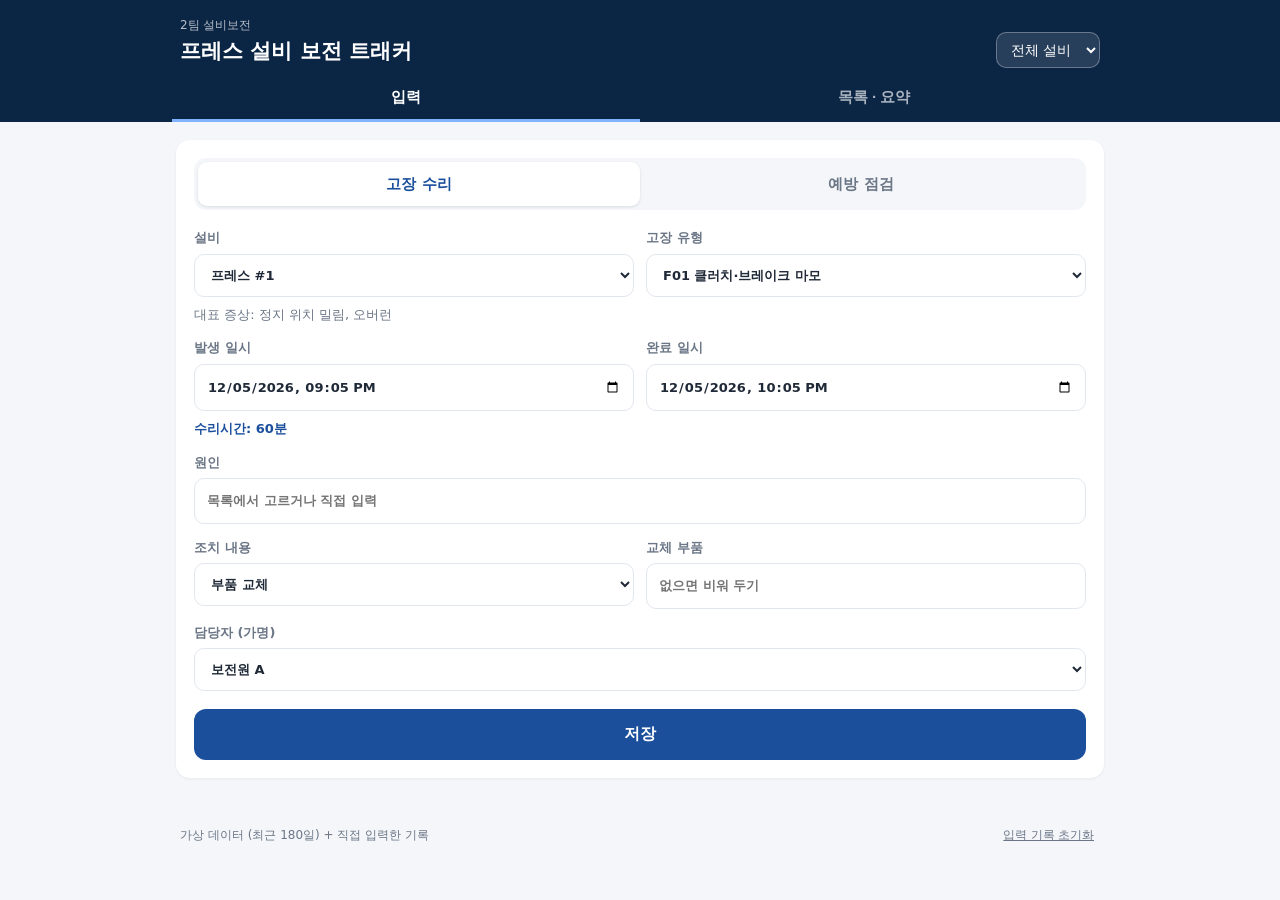
==== press-tracker/index.html @ 28a01c6e "트래커 스크립트·스타일에 버전 쿼리를 붙여 이전 캐시 충돌 방지 Co-Authored-By: Claude Opus 5.5 <noreply@anthropic.com>" ====
<!DOCTYPE html>
<html lang="ko">
<head>
  <meta charset="UTF-8" />
  <meta name="viewport" content="width=device-width, initial-scale=1" />
  <title>프레스 설비 보전 트래커</title>
  <link rel="stylesheet" href="style.css?v=2" />
</head>
<body>
  <header class="top">
    <div class="top-inner">
      <div>
        <p class="eyebrow">2팀 설비보전</p>
        <h1>프레스 설비 보전 트래커</h1>
      </div>
      <select id="eqFilter" aria-label="설비 선택"></select>
    </div>
    <nav class="tabs" role="tablist">
      <button role="tab" data-tab="input" class="active">입력</button>
      <button role="tab" data-tab="board">목록 · 요약</button>
    </nav>
  </header>

  <main>
    <!-- 화면 1. 입력 폼 -->
    <section id="tab-input" class="tab-panel active">
      <form id="recForm" class="card form" novalidate>
        <div class="seg" role="radiogroup" aria-label="구분">
          <label><input type="radio" name="kind" value="repair" checked /><span>고장 수리</span></label>
          <label><input type="radio" name="kind" value="inspect" /><span>예방 점검</span></label>
        </div>

        <div class="row">
          <label>설비
            <select name="eq"></select>
          </label>
          <label><span data-k="typeLabel">고장 유형</span>
            <select name="type"></select>
          </label>
        </div>
        <p id="typeHint" class="hint"></p>

        <div class="row">
          <label><span data-k="startLabel">발생 일시</span>
            <input type="datetime-local" name="start" required />
          </label>
          <label>완료 일시
            <input type="datetime-local" name="end" required />
          </label>
        </div>
        <p id="durationHint" class="hint">수리시간이 자동으로 계산됩니다.</p>

        <label data-only="repair">원인
          <input type="text" name="cause" list="causeList" placeholder="목록에서 고르거나 직접 입력" />
          <datalist id="causeList"></datalist>
        </label>
        <div class="row">
          <label>조치 내용
            <select name="action"></select>
          </label>
          <label>교체 부품
            <input type="text" name="parts" list="partList" placeholder="없으면 비워 두기" />
            <datalist id="partList"></datalist>
          </label>
        </div>
        <label>담당자 (가명)
          <select name="worker"></select>
        </label>
        <button type="submit" class="primary">저장</button>
      </form>
    </section>

    <!-- 화면 2. 목록 · 요약 -->
    <section id="tab-board" class="tab-panel">
      <div class="kpis" id="kpis"></div>

      <div class="card">
        <div class="card-head">
          <h2>설비 · 유형별 현황</h2>
          <select id="typeFilter" aria-label="고장 유형 필터"></select>
        </div>
        <div class="legend">
          <span><i class="dot over"></i>권장일 초과</span>
          <span><i class="dot soon"></i>7일 이내</span>
          <span><i class="dot ok"></i>정상</span>
          <span><i class="dot done"></i>점검 완료</span>
          <span><i class="dot none"></i>데이터 부족</span>
        </div>
        <div id="comboList" class="combos"></div>
      </div>

      <div class="card">
        <div class="card-head">
          <h2>이력 목록 <span id="listCount" class="muted"></span></h2>
          <select id="kindFilter" aria-label="구분 필터">
            <option value="all">전체</option>
            <option value="repair">고장 수리</option>
            <option value="inspect">예방 점검</option>
          </select>
        </div>
        <ul id="recordList" class="records"></ul>
      </div>

      <details class="card formula">
        <summary>계산 수식 보기</summary>
        <ul>
          <li>수리시간 = 완료 일시 − 발생 일시</li>
          <li><b>MTTR</b> = 수리시간 합 ÷ 고장 건수</li>
          <li><b>MTBF</b> = (마지막 고장일 − 첫 고장일) ÷ (고장 건수 − 1)</li>
          <li>다음 고장 예상일 = 마지막 고장일 + MTBF</li>
          <li>점검 권장일 = 마지막 고장일 + 0.8 × MTBF (안전계수 0.8은 팀 가정값)</li>
          <li>점검 이행률 = 권장일 이전에 완료한 점검 건 ÷ 점검 권장 건</li>
        </ul>
        <p class="muted">모든 값은 설비 × 고장 유형별로 계산하며, 고장이 2건 미만이면 '데이터 부족'으로 표시합니다. 모든 데이터는 가상입니다.</p>
      </details>
    </section>
  </main>

  <footer class="foot">
    <span>가상 데이터 (최근 180일) + 직접 입력한 기록</span>
    <button id="resetBtn" class="link">입력 기록 초기화</button>
  </footer>

  <div id="toast" class="toast" role="status"></div>

  <script src="data.js?v=2"></script>
  <script src="app.js?v=2"></script>
</body>
</html>
---- press-tracker/style.css ----
:root {
  --navy: #0b2545;
  --blue: #1b4f9c;
  --blue-soft: #e8f0fb;
  --bg: #f4f6f9;
  --card: #ffffff;
  --text: #1f2937;
  --muted: #6b7686;
  --line: #e2e7ee;
  --over: #d64545;
  --over-soft: #fdecec;
  --soon: #c98a00;
  --soon-soft: #fdf5e1;
  --ok: #2f8a57;
  --done: #1b4f9c;
  --none: #a9b2bf;
  --radius: 14px;
}

* { box-sizing: border-box; }
[hidden] { display: none !important; }
body {
  margin: 0;
  font-family: "Pretendard", "Malgun Gothic", "Apple SD Gothic Neo", system-ui, sans-serif;
  background: var(--bg);
  color: var(--text);
  font-size: 15px;
  line-height: 1.5;
}

/* header */
.top { background: var(--navy); color: #fff; position: sticky; top: 0; z-index: 10; }
.top-inner {
  max-width: 960px; margin: 0 auto; padding: 16px 20px 8px;
  display: flex; justify-content: space-between; align-items: flex-end; gap: 12px;
}
.eyebrow { margin: 0; font-size: 12px; opacity: .7; }
h1 { margin: 2px 0 0; font-size: 21px; }
#eqFilter {
  background: rgba(255,255,255,.12); color: #fff; border: 1px solid rgba(255,255,255,.3);
  border-radius: 10px; padding: 8px 10px; font-size: 14px;
}
#eqFilter option { color: var(--text); }
.tabs { max-width: 960px; margin: 0 auto; display: flex; padding: 0 12px; }
.tabs button {
  flex: 1; background: none; border: 0; color: rgba(255,255,255,.65);
  padding: 12px 8px; font-size: 15px; font-weight: 700; cursor: pointer;
  border-bottom: 3px solid transparent;
}
.tabs button.active { color: #fff; border-bottom-color: #7fb2ff; }

main { max-width: 960px; margin: 0 auto; padding: 18px 16px 32px; }
.tab-panel { display: none; }
.tab-panel.active { display: block; }

.card {
  background: var(--card); border-radius: var(--radius); padding: 18px;
  margin-bottom: 16px; box-shadow: 0 1px 3px rgba(15, 30, 60, .06);
}
h2 { margin: 0; font-size: 17px; }
.muted { color: var(--muted); font-weight: 400; font-size: 13px; }
.card-head { display: flex; justify-content: space-between; align-items: center; gap: 10px; margin-bottom: 12px; }
.card-head h2 { white-space: nowrap; }
.card-head select { padding: 8px 10px; border: 1px solid var(--line); border-radius: 10px; font: inherit; min-width: 0; max-width: 50%; }

/* form */
.form label { display: block; font-size: 13px; font-weight: 600; color: var(--muted); margin-bottom: 14px; }
.form input, .form select {
  display: block; width: 100%; margin-top: 6px; padding: 12px;
  border: 1px solid var(--line); border-radius: 10px; font: inherit; color: var(--text); background: #fff;
}
.form input:focus, .form select:focus { outline: 2px solid var(--blue); border-color: transparent; }
.row { display: grid; grid-template-columns: 1fr 1fr; gap: 12px; }
.seg { display: grid; grid-template-columns: 1fr 1fr; background: var(--bg); border-radius: 12px; padding: 4px; margin-bottom: 18px; }
.seg label { margin: 0; }
.seg input { position: absolute; opacity: 0; pointer-events: none; }
.seg span { display: block; text-align: center; padding: 11px; border-radius: 9px; font-size: 15px; font-weight: 700; color: var(--muted); cursor: pointer; }
.seg input:checked + span { background: #fff; color: var(--blue); box-shadow: 0 1px 3px rgba(15,30,60,.12); }
.seg input:focus-visible + span { outline: 2px solid var(--blue); }
.hint { margin: -6px 0 14px; font-size: 13px; color: var(--muted); }
.hint.ok { color: var(--blue); font-weight: 600; }
.hint.err { color: var(--over); font-weight: 600; }
.primary {
  width: 100%; padding: 15px; border: 0; border-radius: 12px; background: var(--blue);
  color: #fff; font-size: 16px; font-weight: 700; cursor: pointer; margin-top: 4px;
}
.primary:active { transform: translateY(1px); }

/* KPI */
.kpis { display: grid; grid-template-columns: 1fr 1fr; gap: 12px; margin-bottom: 16px; }
.kpi { background: var(--card); border-radius: var(--radius); padding: 16px; box-shadow: 0 1px 3px rgba(15,30,60,.06); }
.kpi .label { font-size: 12px; color: var(--muted); font-weight: 700; }
.kpi .value { font-size: 32px; font-weight: 800; color: var(--navy); margin-top: 2px; line-height: 1.2; }
.kpi .value small { font-size: 15px; font-weight: 600; color: var(--muted); margin-left: 2px; }
.kpi .target { font-size: 12px; color: var(--muted); margin-top: 2px; }
.meter { height: 6px; background: var(--bg); border-radius: 99px; overflow: hidden; margin-top: 10px; }
.meter i { display: block; height: 100%; background: var(--blue); border-radius: 99px; }

/* 현황 */
.legend { display: flex; flex-wrap: wrap; gap: 6px 14px; font-size: 12px; color: var(--muted); margin-bottom: 10px; }
.legend span { display: inline-flex; align-items: center; gap: 5px; }
.dot { display: inline-block; width: 10px; height: 10px; border-radius: 50%; flex: none; }
.dot.over { background: var(--over); }
.dot.soon { background: var(--soon); }
.dot.ok { background: var(--ok); }
.dot.done { background: var(--done); }
.dot.none { background: var(--none); }
.combos { display: grid; gap: 8px; }
.combo {
  display: grid; grid-template-columns: auto 1fr auto; gap: 12px; align-items: center;
  padding: 12px 14px; border: 1px solid var(--line); border-radius: 12px;
}
.combo.over { background: var(--over-soft); border-color: #f4c6c6; }
.combo.soon { background: var(--soon-soft); border-color: #f1dfaa; }
.combo.none { opacity: .7; }
.c-title { font-size: 15px; }
.c-title b { color: var(--navy); }
.c-meta { font-size: 13px; color: var(--muted); }
.c-right { text-align: right; white-space: nowrap; }
.c-right .due { font-size: 13px; font-weight: 600; }
.c-right .state { font-size: 15px; font-weight: 800; }
.c-right .next { font-size: 11px; color: var(--muted); }
.over .state { color: var(--over); }
.soon .state { color: var(--soon); }
.ok .state { color: var(--ok); }
.done .state { color: var(--done); }
.combo.none .due { color: var(--muted); }

/* records */
.records { list-style: none; margin: 0; padding: 0; }
.records li { display: flex; gap: 12px; padding: 12px 0; border-bottom: 1px solid var(--line); align-items: flex-start; }
.records li:last-child { border-bottom: 0; }
.rec-main { flex: 1; min-width: 0; }
.rec-title { font-weight: 700; }
.rec-sub { font-size: 13px; color: var(--muted); }
.rec-side { text-align: right; }
.rec-dur { font-weight: 700; color: var(--blue); white-space: nowrap; }
.kind { display: inline-block; font-size: 11px; padding: 1px 7px; border-radius: 6px; margin-right: 6px; vertical-align: 1px; font-weight: 700; }
.kind.repair { background: var(--over-soft); color: var(--over); }
.kind.inspect { background: var(--blue-soft); color: var(--blue); }
.tag { display: inline-block; font-size: 11px; padding: 1px 7px; border-radius: 999px; background: #eef1f5; color: var(--muted); margin-left: 6px; font-weight: 600; vertical-align: 1px; }
.del { background: none; border: 0; color: var(--muted); cursor: pointer; font-size: 13px; padding: 0; }
.more-row { border: 0 !important; }
.more { width: 100%; background: none; border: 1px solid var(--line); border-radius: 10px; padding: 10px; margin-top: 4px; cursor: pointer; color: var(--muted); font: inherit; }

.formula summary { cursor: pointer; font-weight: 700; }
.formula ul { padding-left: 18px; margin: 12px 0 8px; }
.formula li { margin-bottom: 4px; }

.foot { max-width: 960px; margin: 0 auto; padding: 0 20px 30px; display: flex; justify-content: space-between; font-size: 12px; color: var(--muted); }
.link { background: none; border: 0; color: var(--muted); text-decoration: underline; cursor: pointer; font-size: 12px; }

.toast {
  position: fixed; left: 50%; bottom: 24px; transform: translate(-50%, 20px);
  background: var(--navy); color: #fff; padding: 12px 18px; border-radius: 12px;
  opacity: 0; transition: .25s; pointer-events: none; font-weight: 600; font-size: 14px;
}
.toast.show { opacity: 1; transform: translate(-50%, 0); }

@media (max-width: 640px) {
  .row { grid-template-columns: 1fr; gap: 0; }
  .kpi .value { font-size: 26px; }
  .combo { grid-template-columns: auto 1fr; }
  .c-right { grid-column: 2; text-align: left; display: flex; flex-wrap: wrap; gap: 0 8px; align-items: baseline; }
  h1 { font-size: 18px; }
}
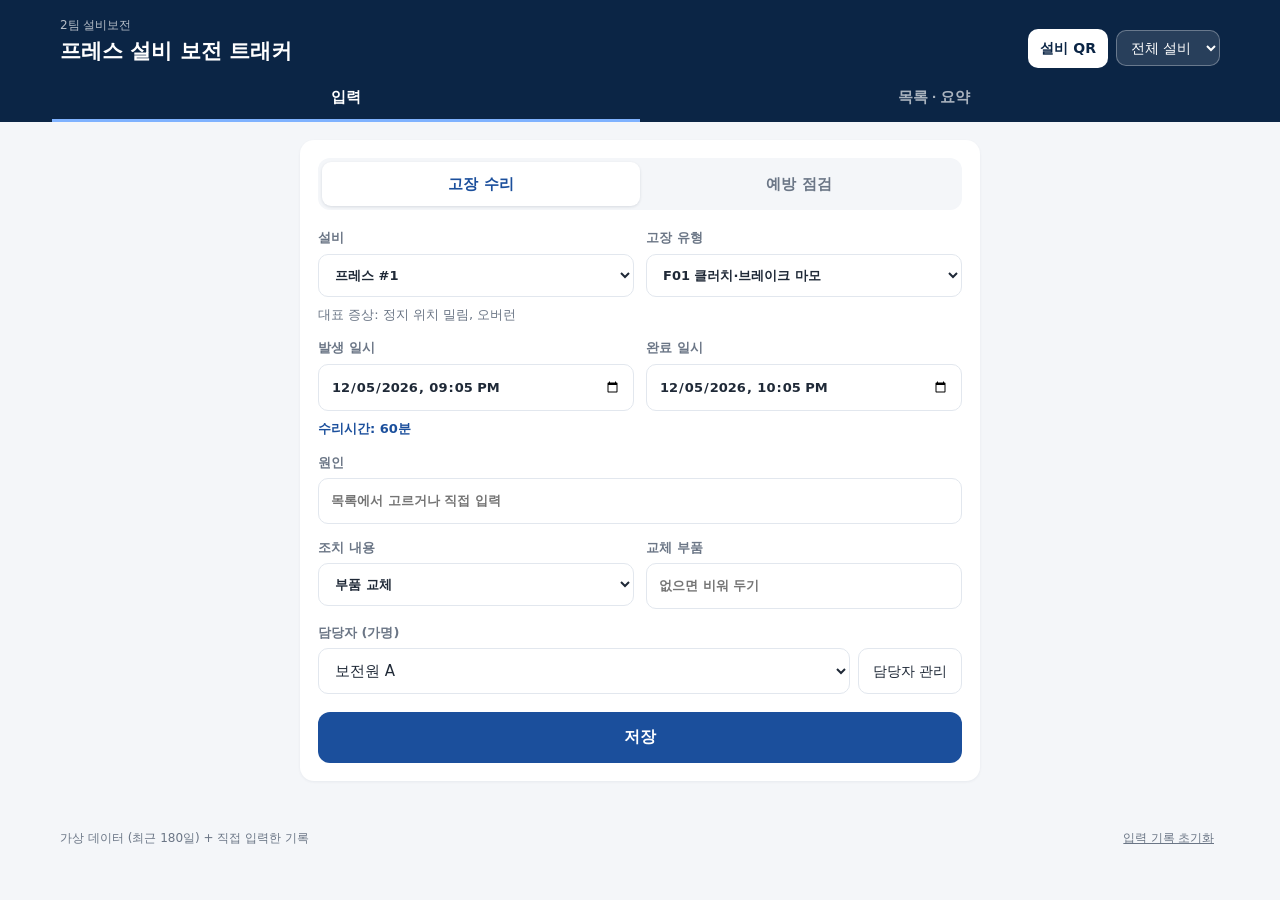
==== commit 61aead9b: "보전 트래커: 현황·이력 나란히 보기, 담당자 관리, QR 보기·다운로드 - 목록·요약에서 현황과 이력을 좌우 분할, 현황을 누르면 이력이 걸러짐 - 입력 화면 안에서 가명 담당자" ====
--- a/press-tracker/index.html
+++ b/press-tracker/index.html
@@ -4,7 +4,7 @@
   <meta charset="UTF-8" />
   <meta name="viewport" content="width=device-width, initial-scale=1" />
   <title>프레스 설비 보전 트래커</title>
-  <link rel="stylesheet" href="style.css?v=2" />
+  <link rel="stylesheet" href="style.css?v=4" />
 </head>
 <body>
   <header class="top">
@@ -13,7 +13,10 @@
         <p class="eyebrow">2팀 설비보전</p>
         <h1>프레스 설비 보전 트래커</h1>
       </div>
-      <select id="eqFilter" aria-label="설비 선택"></select>
+      <div class="top-actions">
+        <button type="button" id="qrBtn" class="qr-btn" aria-haspopup="dialog">설비 QR</button>
+        <select id="eqFilter" aria-label="설비 선택"></select>
+      </div>
     </div>
     <nav class="tabs" role="tablist">
       <button role="tab" data-tab="input" class="active">입력</button>
@@ -63,9 +66,21 @@
             <datalist id="partList"></datalist>
           </label>
         </div>
-        <label>담당자 (가명)
-          <select name="worker"></select>
-        </label>
+        <div class="worker-field">
+          <label for="workerSel">담당자 (가명)</label>
+          <div class="worker-row">
+            <select name="worker" id="workerSel"></select>
+            <button type="button" id="workerToggle" class="ghost" aria-expanded="false">담당자 관리</button>
+          </div>
+          <div id="workerPanel" class="worker-panel" hidden>
+            <div class="worker-add">
+              <input type="text" id="workerInput" maxlength="12" placeholder="예: 보전원 E" aria-label="추가할 담당자 이름" />
+              <button type="button" id="workerAdd" class="ghost strong">추가</button>
+            </div>
+            <p class="hint">실습 데이터는 모두 가상이라 실명 대신 가명으로 등록합니다. 기본 담당자(보전원 A~D)는 지울 수 없습니다.</p>
+            <ul id="workerChips" class="worker-chips"></ul>
+          </div>
+        </div>
         <button type="submit" class="primary">저장</button>
       </form>
     </section>
@@ -74,31 +89,35 @@
     <section id="tab-board" class="tab-panel">
       <div class="kpis" id="kpis"></div>
 
-      <div class="card">
-        <div class="card-head">
-          <h2>설비 · 유형별 현황</h2>
-          <select id="typeFilter" aria-label="고장 유형 필터"></select>
+      <div class="split">
+        <div class="card pane">
+          <div class="card-head">
+            <h2>설비 · 유형별 현황 <span id="comboCount" class="muted"></span></h2>
+            <select id="typeFilter" aria-label="고장 유형 필터"></select>
+          </div>
+          <div class="legend">
+            <span><i class="dot over"></i>권장일 초과</span>
+            <span><i class="dot soon"></i>7일 이내</span>
+            <span><i class="dot ok"></i>정상</span>
+            <span><i class="dot done"></i>점검 완료</span>
+            <span><i class="dot none"></i>데이터 부족</span>
+          </div>
+          <p class="pane-tip">항목을 누르면 오른쪽 이력이 그 설비·유형으로 걸러집니다.</p>
+          <div id="comboList" class="combos scroll"></div>
         </div>
-        <div class="legend">
-          <span><i class="dot over"></i>권장일 초과</span>
-          <span><i class="dot soon"></i>7일 이내</span>
-          <span><i class="dot ok"></i>정상</span>
-          <span><i class="dot done"></i>점검 완료</span>
-          <span><i class="dot none"></i>데이터 부족</span>
+
+        <div class="card pane">
+          <div class="card-head">
+            <h2>이력 목록 <span id="listCount" class="muted"></span></h2>
+            <select id="kindFilter" aria-label="구분 필터">
+              <option value="all">전체</option>
+              <option value="repair">고장 수리</option>
+              <option value="inspect">예방 점검</option>
+            </select>
+          </div>
+          <div id="selChip" class="sel-chip" hidden></div>
+          <ul id="recordList" class="records scroll"></ul>
         </div>
-        <div id="comboList" class="combos"></div>
-      </div>
-
-      <div class="card">
-        <div class="card-head">
-          <h2>이력 목록 <span id="listCount" class="muted"></span></h2>
-          <select id="kindFilter" aria-label="구분 필터">
-            <option value="all">전체</option>
-            <option value="repair">고장 수리</option>
-            <option value="inspect">예방 점검</option>
-          </select>
-        </div>
-        <ul id="recordList" class="records"></ul>
       </div>
 
       <details class="card formula">
@@ -121,9 +140,19 @@
     <button id="resetBtn" class="link">입력 기록 초기화</button>
   </footer>
 
+  <dialog id="qrDialog" class="qr-dialog" aria-labelledby="qrTitle">
+    <div class="qr-head">
+      <h2 id="qrTitle">설비 QR</h2>
+      <button type="button" id="qrClose" class="ghost" aria-label="닫기">닫기</button>
+    </div>
+    <p class="hint">휴대폰으로 찍으면 해당 설비가 선택된 화면이 열립니다. 이미지를 내려받아 설비에 붙이거나 발표 자료에 넣으세요.</p>
+    <div id="qrGrid" class="qr-grid"></div>
+    <a class="qr-print" href="qr.html" target="_blank" rel="noopener">인쇄용 라벨 페이지 열기 ↗</a>
+  </dialog>
+
   <div id="toast" class="toast" role="status"></div>
 
-  <script src="data.js?v=2"></script>
-  <script src="app.js?v=2"></script>
+  <script src="data.js?v=4"></script>
+  <script src="app.js?v=4"></script>
 </body>
 </html>
--- a/press-tracker/style.css
+++ b/press-tracker/style.css
@@ -164,3 +164,101 @@
   .c-right { grid-column: 2; text-align: left; display: flex; flex-wrap: wrap; gap: 0 8px; align-items: baseline; }
   h1 { font-size: 18px; }
 }
+
+/* ---------- 목록·요약: 현황 + 이력 나란히 ---------- */
+.top-inner, .tabs, main, .foot { max-width: 1200px; }
+#tab-input .card { max-width: 680px; margin-left: auto; margin-right: auto; }
+.kpis { max-width: none; }
+
+.split { display: grid; grid-template-columns: minmax(0, 1fr) minmax(0, 1fr); gap: 16px; }
+.pane { display: flex; flex-direction: column; height: calc(100vh - 300px); min-height: 480px; }
+.scroll { flex: 1; min-height: 0; overflow-y: auto; margin-right: -8px; padding-right: 8px; }
+.pane-tip { margin: 0 0 8px; font-size: 12px; color: var(--muted); }
+
+.combos.scroll { display: flex; flex-direction: column; gap: 6px; }
+.combo {
+  width: 100%; font: inherit; color: inherit; text-align: left; background: #fff; cursor: pointer;
+  padding: 10px 12px; gap: 10px;
+}
+.combo:hover { border-color: #b8c6db; }
+.combo.selected { outline: 2px solid var(--blue); outline-offset: -1px; box-shadow: 0 2px 8px rgba(27,79,156,.18); }
+.combo .c-title { font-size: 14px; }
+.combo .c-meta { font-size: 12px; }
+.combo .c-right .state { font-size: 14px; }
+.combo .c-right .due { font-size: 11px; font-weight: 400; color: var(--muted); }
+.eqno {
+  display: inline-block; min-width: 26px; text-align: center; font-size: 11px; font-weight: 800;
+  background: var(--navy); color: #fff; border-radius: 5px; padding: 0 5px; margin-right: 6px; vertical-align: 1px;
+}
+
+.sel-chip {
+  display: flex; justify-content: space-between; align-items: center; gap: 8px;
+  background: var(--blue-soft); color: var(--navy); border-radius: 10px; padding: 8px 12px; margin-bottom: 8px; font-size: 14px;
+}
+.sel-chip button { background: none; border: 0; color: var(--blue); font: inherit; font-size: 13px; font-weight: 700; cursor: pointer; white-space: nowrap; }
+
+.records .rec { display: grid; grid-template-columns: 44px minmax(0, 1fr) auto; gap: 10px; padding: 10px 0; align-items: start; }
+.r-date { font-weight: 800; font-size: 14px; color: var(--navy); text-align: center; line-height: 1.2; }
+.r-date small { display: block; font-size: 11px; font-weight: 500; color: var(--muted); margin-top: 2px; }
+.rec .rec-title { font-size: 14px; font-weight: 500; }
+.rec .rec-title b { color: var(--navy); }
+.rec .rec-sub { font-size: 12px; overflow: hidden; text-overflow: ellipsis; white-space: nowrap; }
+.rec-dur { font-size: 15px; }
+.rec-dur small { font-size: 11px; font-weight: 500; color: var(--muted); margin-left: 1px; }
+
+@media (max-width: 900px) {
+  .split { grid-template-columns: minmax(0, 1fr); }
+  .pane { height: auto; min-height: 0; }
+  #comboList { max-height: 50vh; }
+  #recordList { max-height: 70vh; }
+  .pane-tip { display: none; }
+}
+
+/* ---------- 담당자 관리 ---------- */
+.worker-field { margin-bottom: 14px; }
+.worker-field > label { display: block; font-size: 13px; font-weight: 600; color: var(--muted); margin: 0 0 6px; }
+.worker-row { display: flex; gap: 8px; }
+.worker-row select { margin-top: 0 !important; flex: 1; }
+.ghost {
+  background: #fff; border: 1px solid var(--line); border-radius: 10px; padding: 0 14px;
+  font: inherit; font-size: 14px; color: var(--text); cursor: pointer; white-space: nowrap;
+}
+.ghost.strong { color: var(--blue); font-weight: 700; border-color: #c9d7ee; }
+a.ghost { display: inline-flex; align-items: center; justify-content: center; text-decoration: none; }
+.worker-panel { margin-top: 10px; padding: 12px; background: var(--bg); border-radius: 12px; }
+.worker-add { display: flex; gap: 8px; }
+.worker-add input { margin-top: 0 !important; flex: 1; }
+.worker-panel .hint { margin: 8px 0; }
+.worker-chips { list-style: none; margin: 0; padding: 0; display: flex; flex-wrap: wrap; gap: 6px; }
+.worker-chips li { display: inline-flex; align-items: center; gap: 4px; background: #fff; border: 1px solid var(--line); border-radius: 999px; padding: 3px 6px 3px 10px; font-size: 13px; }
+.worker-chips li.fixed { padding-right: 10px; color: var(--muted); }
+.worker-chips button { background: none; border: 0; color: var(--muted); cursor: pointer; font-size: 12px; padding: 2px 4px; }
+
+/* ---------- 설비 QR ---------- */
+.top-actions { display: flex; gap: 8px; align-items: center; }
+.qr-btn {
+  background: #fff; color: var(--navy); border: 0; border-radius: 10px; padding: 9px 12px;
+  font: inherit; font-size: 14px; font-weight: 700; cursor: pointer; white-space: nowrap;
+}
+.qr-dialog { border: 0; border-radius: 16px; padding: 20px; width: min(720px, calc(100vw - 32px)); max-height: calc(100vh - 48px); box-shadow: 0 20px 60px rgba(11,37,69,.3); }
+.qr-dialog::backdrop { background: rgba(11, 37, 69, .45); }
+.qr-head { display: flex; justify-content: space-between; align-items: center; margin-bottom: 4px; }
+.qr-head .ghost { padding: 7px 12px; }
+.qr-dialog .hint { margin: 0 0 14px; }
+.qr-grid { display: grid; grid-template-columns: repeat(auto-fill, minmax(150px, 1fr)); gap: 12px; }
+.qr-item { margin: 0; border: 1px solid var(--line); border-radius: 12px; padding: 12px; text-align: center; }
+.qr-item img { width: 100%; max-width: 140px; display: block; margin: 0 auto; }
+.qr-item figcaption { font-weight: 800; color: var(--navy); margin: 6px 0 8px; }
+.qr-item .ghost { width: 100%; padding: 8px; }
+.qr-print { display: inline-block; margin-top: 14px; font-size: 14px; color: var(--blue); font-weight: 700; }
+
+@media (max-width: 640px) {
+  .top-inner { flex-wrap: wrap; }
+  .qr-btn, #eqFilter { padding: 7px 10px; font-size: 13px; }
+  .qr-grid { grid-template-columns: 1fr 1fr; }
+}
+
+/* 숨긴 라디오가 화면 밖으로 밀려 가로 스크롤이 생기지 않게 */
+.seg label { position: relative; }
+.seg input { width: 1px; height: 1px; left: 0; top: 0; }
+.toast { max-width: calc(100vw - 32px); text-align: center; }
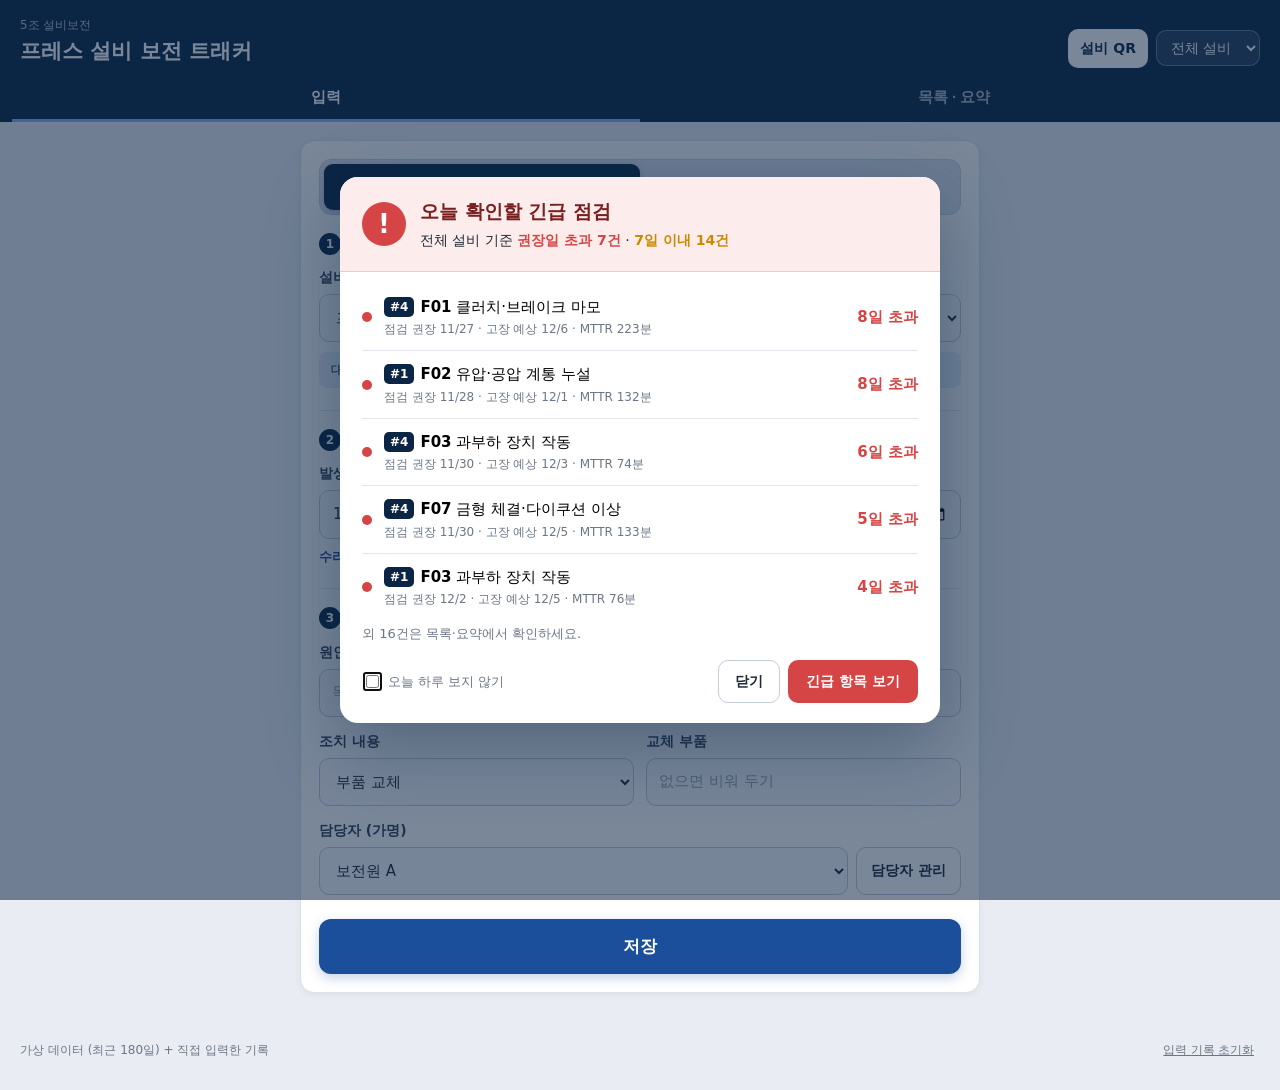
==== commit 0650f074: "보전 트래커: 5조 제목, 상태 필터, 시작 긴급 알림, 입력 폼 가독성 개선 - 상단 제목을 5조 설비보전으로 변경 - 현황에 상태별 필터 버튼(건수 표시), 이력도 함께 걸러짐" ====
--- a/press-tracker/index.html
+++ b/press-tracker/index.html
@@ -3,14 +3,14 @@
 <head>
   <meta charset="UTF-8" />
   <meta name="viewport" content="width=device-width, initial-scale=1" />
-  <title>프레스 설비 보전 트래커</title>
-  <link rel="stylesheet" href="style.css?v=4" />
+  <title>5조 설비보전 · 프레스 설비 보전 트래커</title>
+  <link rel="stylesheet" href="style.css?v=7" />
 </head>
 <body>
   <header class="top">
     <div class="top-inner">
       <div>
-        <p class="eyebrow">2팀 설비보전</p>
+        <p class="eyebrow">5조 설비보전</p>
         <h1>프레스 설비 보전 트래커</h1>
       </div>
       <div class="top-actions">
@@ -33,6 +33,7 @@
           <label><input type="radio" name="kind" value="inspect" /><span>예방 점검</span></label>
         </div>
 
+        <h3 class="form-sec"><span>1</span>어디서, 무엇이</h3>
         <div class="row">
           <label>설비
             <select name="eq"></select>
@@ -43,6 +44,7 @@
         </div>
         <p id="typeHint" class="hint"></p>
 
+        <h3 class="form-sec"><span>2</span>언제</h3>
         <div class="row">
           <label><span data-k="startLabel">발생 일시</span>
             <input type="datetime-local" name="start" required />
@@ -53,6 +55,7 @@
         </div>
         <p id="durationHint" class="hint">수리시간이 자동으로 계산됩니다.</p>
 
+        <h3 class="form-sec"><span>3</span>어떻게 조치했나</h3>
         <label data-only="repair">원인
           <input type="text" name="cause" list="causeList" placeholder="목록에서 고르거나 직접 입력" />
           <datalist id="causeList"></datalist>
@@ -95,14 +98,8 @@
             <h2>설비 · 유형별 현황 <span id="comboCount" class="muted"></span></h2>
             <select id="typeFilter" aria-label="고장 유형 필터"></select>
           </div>
-          <div class="legend">
-            <span><i class="dot over"></i>권장일 초과</span>
-            <span><i class="dot soon"></i>7일 이내</span>
-            <span><i class="dot ok"></i>정상</span>
-            <span><i class="dot done"></i>점검 완료</span>
-            <span><i class="dot none"></i>데이터 부족</span>
-          </div>
-          <p class="pane-tip">항목을 누르면 오른쪽 이력이 그 설비·유형으로 걸러집니다.</p>
+          <div id="statusFilter" class="status-filter" role="group" aria-label="상태 필터"></div>
+          <p class="pane-tip">상태를 눌러 걸러 보고, 항목을 누르면 오른쪽 이력이 그 설비·유형으로 걸러집니다.</p>
           <div id="comboList" class="combos scroll"></div>
         </div>
 
@@ -140,6 +137,25 @@
     <button id="resetBtn" class="link">입력 기록 초기화</button>
   </footer>
 
+  <dialog id="alertDialog" class="alert-dialog" aria-labelledby="alertTitle">
+    <div class="alert-top">
+      <div class="alert-icon" aria-hidden="true">!</div>
+      <div>
+        <h2 id="alertTitle">오늘 확인할 긴급 점검</h2>
+        <p id="alertSummary" class="alert-summary"></p>
+      </div>
+    </div>
+    <ul id="alertList" class="alert-list"></ul>
+    <p id="alertMore" class="hint"></p>
+    <div class="alert-actions">
+      <label class="alert-skip"><input type="checkbox" id="alertSkip" /> 오늘 하루 보지 않기</label>
+      <div class="alert-btns">
+        <button type="button" id="alertClose" class="ghost">닫기</button>
+        <button type="button" id="alertGo" class="primary-sm">긴급 항목 보기</button>
+      </div>
+    </div>
+  </dialog>
+
   <dialog id="qrDialog" class="qr-dialog" aria-labelledby="qrTitle">
     <div class="qr-head">
       <h2 id="qrTitle">설비 QR</h2>
@@ -152,7 +168,7 @@
 
   <div id="toast" class="toast" role="status"></div>
 
-  <script src="data.js?v=4"></script>
-  <script src="app.js?v=4"></script>
+  <script src="data.js?v=7"></script>
+  <script src="app.js?v=7"></script>
 </body>
 </html>
--- a/press-tracker/style.css
+++ b/press-tracker/style.css
@@ -262,3 +262,120 @@
 .seg label { position: relative; }
 .seg input { width: 1px; height: 1px; left: 0; top: 0; }
 .toast { max-width: calc(100vw - 32px); text-align: center; }
+
+/* ---------- 상태 필터 ---------- */
+.status-filter { display: flex; flex-wrap: wrap; gap: 6px; margin-bottom: 10px; }
+.sf {
+  display: inline-flex; align-items: center; gap: 6px; background: #fff; border: 1px solid var(--line);
+  border-radius: 999px; padding: 6px 12px; font: inherit; font-size: 13px; color: var(--text); cursor: pointer;
+}
+.sf b { font-weight: 800; color: var(--muted); }
+.sf:hover { border-color: #b8c6db; }
+.sf.on { background: var(--navy); border-color: var(--navy); color: #fff; }
+.sf.on b { color: #fff; }
+.sf.over.on { background: var(--over); border-color: var(--over); }
+.sf.soon.on { background: var(--soon); border-color: var(--soon); }
+.sf.ok.on { background: var(--ok); border-color: var(--ok); }
+.sf.done.on { background: var(--done); border-color: var(--done); }
+.sf.none.on { background: #7d8794; border-color: #7d8794; }
+.sf.on .dot { box-shadow: 0 0 0 2px #fff; }
+
+/* ---------- 현황·이력 창 크게 ---------- */
+.top-inner, .tabs, main, .foot { max-width: 1440px; }
+.kpis { grid-template-columns: 1fr 1fr; }
+.pane { height: max(640px, calc(100vh - 250px)); padding: 20px; }
+.split { gap: 20px; }
+.pane h2 { font-size: 18px; }
+.combos.scroll { gap: 8px; }
+.combo { padding: 14px 16px; gap: 12px; }
+.combo .c-title { font-size: 16px; }
+.combo .c-meta { font-size: 13px; margin-top: 2px; }
+.combo .c-right .state { font-size: 16px; }
+.combo .c-right .due { font-size: 12px; }
+.eqno { font-size: 12px; min-width: 30px; padding: 1px 6px; }
+.records .rec { grid-template-columns: 52px minmax(0, 1fr) auto; gap: 12px; padding: 13px 0; }
+.r-date { font-size: 16px; }
+.r-date small { font-size: 12px; }
+.rec .rec-title { font-size: 16px; }
+.rec .rec-sub { font-size: 13px; margin-top: 2px; }
+.rec-dur { font-size: 17px; }
+.kind { font-size: 12px; padding: 1px 8px; }
+.sel-chip { font-size: 15px; padding: 10px 14px; }
+
+@media (max-width: 900px) {
+  .pane { height: auto; padding: 18px; }
+  #comboList { max-height: 60vh; }
+  #recordList { max-height: 75vh; }
+}
+
+/* ---------- 시작 알림 팝업 ---------- */
+.alert-dialog { border: 0; border-radius: 18px; padding: 0; width: min(600px, calc(100vw - 32px)); max-height: calc(100vh - 48px); box-shadow: 0 24px 70px rgba(11,37,69,.35); overflow: auto; }
+.alert-dialog::backdrop { background: rgba(11, 37, 69, .55); }
+.alert-top { display: flex; gap: 14px; align-items: center; padding: 20px 22px; background: var(--over-soft); border-bottom: 1px solid #f4c6c6; }
+.alert-icon { width: 44px; height: 44px; border-radius: 50%; background: var(--over); color: #fff; font-size: 26px; font-weight: 900; display: grid; place-items: center; flex: none; }
+.alert-top h2 { font-size: 19px; color: #7a1f1f; }
+.alert-summary { margin: 4px 0 0; font-size: 14px; color: var(--text); }
+.t-over { color: var(--over); }
+.t-soon { color: var(--soon); }
+.alert-list { list-style: none; margin: 0; padding: 12px 22px 0; }
+.alert-list li { display: grid; grid-template-columns: auto minmax(0, 1fr) auto; gap: 12px; align-items: center; padding: 12px 0; border-bottom: 1px solid var(--line); font-size: 15px; }
+.alert-list li:last-child { border-bottom: 0; }
+.a-sub { font-size: 12px; color: var(--muted); margin-top: 2px; }
+.a-state { font-weight: 800; white-space: nowrap; }
+.alert-list .over .a-state { color: var(--over); }
+.alert-list .soon .a-state { color: var(--soon); }
+.alert-dialog > .hint { margin: 4px 22px 0; }
+.alert-actions { display: flex; justify-content: space-between; align-items: center; gap: 12px; padding: 16px 22px 20px; flex-wrap: wrap; }
+.alert-skip { font-size: 13px; color: var(--muted); display: inline-flex; gap: 6px; align-items: center; cursor: pointer; }
+.alert-btns { display: flex; gap: 8px; }
+.alert-btns .ghost { padding: 10px 16px; }
+.primary-sm { background: var(--over); color: #fff; border: 0; border-radius: 10px; padding: 10px 18px; font: inherit; font-size: 14px; font-weight: 700; cursor: pointer; }
+@media (max-width: 640px) {
+  .alert-btns { width: 100%; }
+  .alert-btns button { flex: 1; }
+}
+
+/* ---------- 가독성: 입력창과 배경 구분 ---------- */
+:root { --bg: #e9edf3; --field: #fbfcfe; --field-line: #c3ccd8; --label: #334155; }
+.card { border: 1px solid #dbe2ea; box-shadow: 0 2px 6px rgba(15, 30, 60, .06); }
+.kpi { border: 1px solid #dbe2ea; }
+
+.form-sec {
+  display: flex; align-items: center; gap: 8px; margin: 22px 0 12px; padding-top: 18px;
+  border-top: 1px solid var(--line); font-size: 15px; color: var(--navy);
+}
+.form-sec span {
+  width: 22px; height: 22px; border-radius: 50%; background: var(--navy); color: #fff;
+  font-size: 12px; display: grid; place-items: center;
+}
+.seg + .form-sec { border-top: 0; padding-top: 0; margin-top: 4px; }
+
+.form label, .worker-field > label { font-size: 14px; font-weight: 700; color: var(--label); }
+.form input, .form select {
+  background: var(--field); border: 1.5px solid var(--field-line); border-radius: 10px;
+  min-height: 48px; padding: 11px 12px; font-size: 15px; font-weight: 500;
+  transition: border-color .15s, box-shadow .15s;
+}
+.form input::placeholder { color: #98a3b3; font-weight: 400; }
+.form input:hover, .form select:hover { border-color: #93a2b6; }
+.form input:focus, .form select:focus {
+  outline: none; border-color: var(--blue); background: #fff;
+  box-shadow: 0 0 0 3px rgba(27, 79, 156, .18);
+}
+.ghost { border: 1.5px solid var(--field-line); min-height: 48px; font-weight: 600; }
+.ghost.strong { border-color: #9fb6da; }
+.hint { font-size: 13px; }
+#typeHint { background: var(--blue-soft); color: var(--navy); border-radius: 8px; padding: 8px 12px; margin: -4px 0 14px; }
+
+.seg { background: #dfe5ee; border: 1px solid #ccd5e1; }
+.seg span { font-size: 16px; }
+.seg input:checked + span { background: var(--navy); color: #fff; box-shadow: 0 2px 6px rgba(11,37,69,.25); }
+
+.worker-panel { background: #f1f4f8; border: 1px solid #dbe2ea; }
+.primary { font-size: 17px; padding: 16px; margin-top: 10px; box-shadow: 0 4px 12px rgba(27, 79, 156, .25); }
+
+.card-head select, #typeFilter, #kindFilter {
+  background: var(--field); border: 1.5px solid var(--field-line); min-height: 40px; font-weight: 600;
+}
+.combo { border-color: #d6dde7; }
+.qr-head .ghost, .alert-btns .ghost { min-height: 0; }
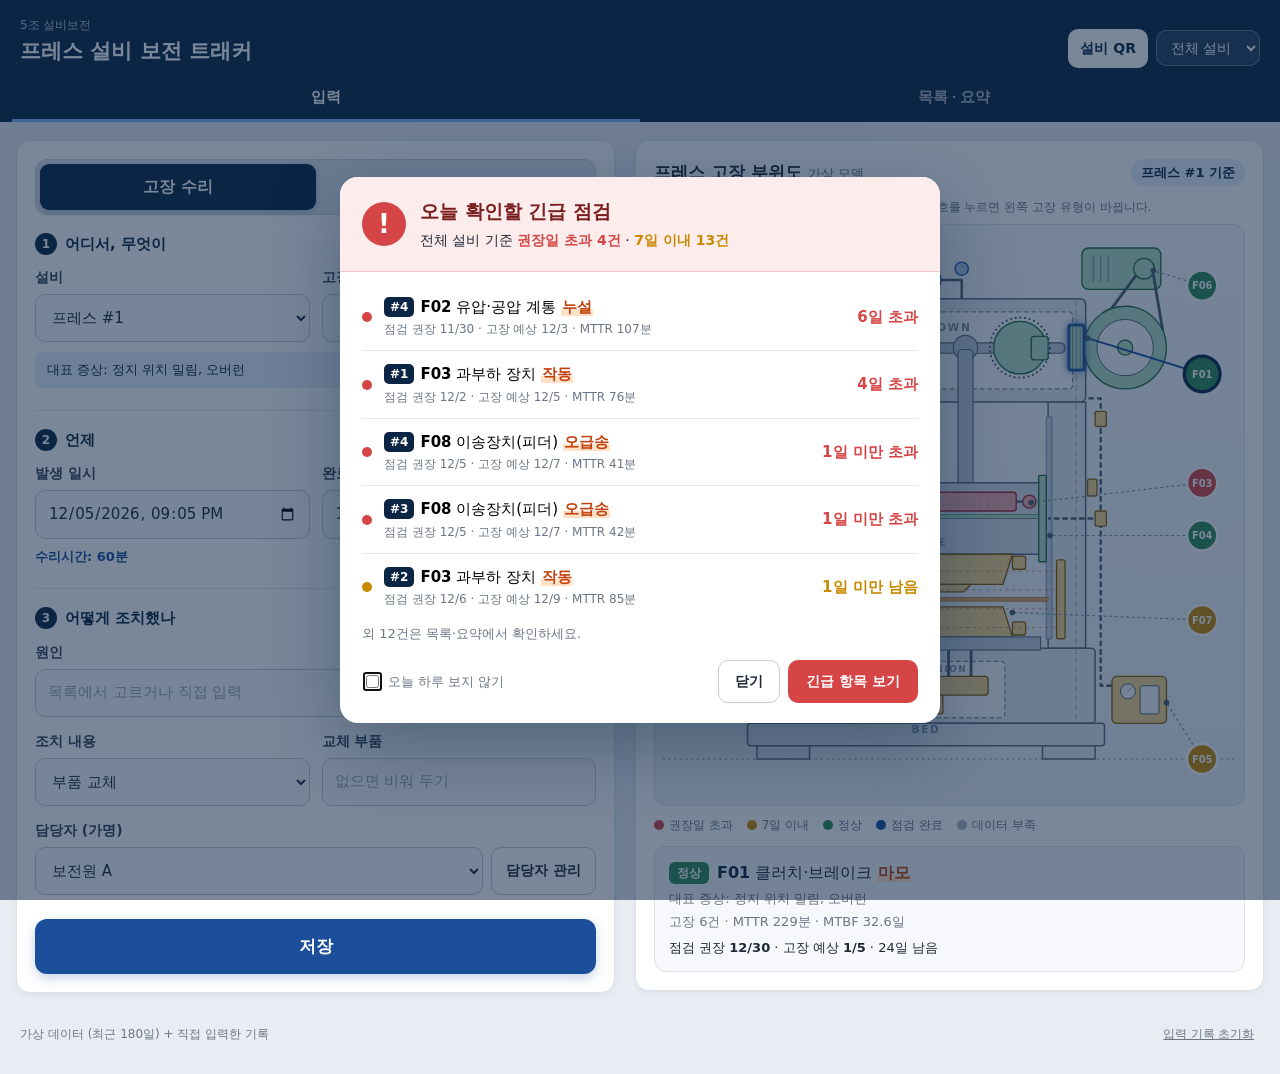
==== commit 0558f4f9: "보전 트래커: 프레스 고장 부위도, 상태어 강조, 가상 점검·신규 설비 데이터 - 입력 화면 옆에 직동식 프레스 투시도(가상 모델), F01~F09 부위를 점검 상태 색으로 표시 " ====
--- a/press-tracker/index.html
+++ b/press-tracker/index.html
@@ -4,7 +4,7 @@
   <meta charset="UTF-8" />
   <meta name="viewport" content="width=device-width, initial-scale=1" />
   <title>5조 설비보전 · 프레스 설비 보전 트래커</title>
-  <link rel="stylesheet" href="style.css?v=7" />
+  <link rel="stylesheet" href="style.css?v=9" />
 </head>
 <body>
   <header class="top">
@@ -27,6 +27,7 @@
   <main>
     <!-- 화면 1. 입력 폼 -->
     <section id="tab-input" class="tab-panel active">
+      <div class="input-split">
       <form id="recForm" class="card form" novalidate>
         <div class="seg" role="radiogroup" aria-label="구분">
           <label><input type="radio" name="kind" value="repair" checked /><span>고장 수리</span></label>
@@ -86,6 +87,24 @@
         </div>
         <button type="submit" class="primary">저장</button>
       </form>
+
+      <aside class="card diagram" aria-labelledby="diagramTitle">
+        <div class="card-head">
+          <h2 id="diagramTitle">프레스 고장 부위도 <span class="muted">가상 모델</span></h2>
+          <span id="diagramEq" class="diagram-eq"></span>
+        </div>
+        <p class="pane-tip">부위 색은 선택한 설비의 점검 상태입니다. 부위나 번호를 누르면 왼쪽 고장 유형이 바뀝니다.</p>
+        <div id="pressSvg" class="press-svg"></div>
+        <div class="legend mini">
+          <span><i class="dot over"></i>권장일 초과</span>
+          <span><i class="dot soon"></i>7일 이내</span>
+          <span><i class="dot ok"></i>정상</span>
+          <span><i class="dot done"></i>점검 완료</span>
+          <span><i class="dot none"></i>데이터 부족</span>
+        </div>
+        <div id="partInfo" class="part-info"></div>
+      </aside>
+      </div>
     </section>
 
     <!-- 화면 2. 목록 · 요약 -->
@@ -168,7 +187,8 @@
 
   <div id="toast" class="toast" role="status"></div>
 
-  <script src="data.js?v=7"></script>
-  <script src="app.js?v=7"></script>
+  <script src="data.js?v=9"></script>
+  <script src="press-diagram.js?v=9"></script>
+  <script src="app.js?v=9"></script>
 </body>
 </html>
--- a/press-tracker/style.css
+++ b/press-tracker/style.css
@@ -379,3 +379,92 @@
 }
 .combo { border-color: #d6dde7; }
 .qr-head .ghost, .alert-btns .ghost { min-height: 0; }
+
+/* ---------- 고장 상태어 강조 ---------- */
+em.kw { font-style: normal; font-weight: 800; color: #c2410c; background: linear-gradient(transparent 62%, #ffe2c7 62%); padding: 0 1px; }
+.combo.over em.kw { background: linear-gradient(transparent 62%, #ffd0c2 62%); }
+
+/* ---------- 입력 + 고장 부위도 ---------- */
+.input-split { display: grid; grid-template-columns: minmax(0, 1fr) minmax(0, 1.05fr); gap: 20px; align-items: start; }
+#tab-input .input-split .card { max-width: none; margin: 0; }
+.diagram { position: sticky; top: 112px; }
+.diagram-eq { font-size: 13px; font-weight: 700; color: var(--navy); background: var(--blue-soft); padding: 4px 10px; border-radius: 999px; white-space: nowrap; }
+.press-svg { background: linear-gradient(#f7f9fc, #eef2f7); border: 1px solid #dbe2ea; border-radius: 12px; padding: 8px; }
+.press-svg svg { display: block; width: 100%; height: auto; }
+.legend.mini { margin: 10px 0 0; }
+
+/* 도면 기본 */
+.press-svg .ground { stroke: #9aa8ba; stroke-width: 1.5; stroke-dasharray: 2 4; }
+.press-svg .frame rect { fill: #e3e9f0; stroke: #5b6b80; stroke-width: 1.6; }
+.press-svg .tie { stroke: #9aa8ba; stroke-width: 1; stroke-dasharray: 6 4; }
+.press-svg .cutwin { fill: #fbfcfe; stroke: #7d8da3; stroke-width: 1.2; stroke-dasharray: 5 3; }
+.press-svg .rail { fill: #c7d1dd; stroke: #7d8da3; }
+.press-svg .mech { fill: #c2ccd8; stroke: #5b6b80; stroke-width: 1.2; }
+.press-svg .pin { fill: #fff; stroke: #5b6b80; stroke-width: 1.5; }
+.press-svg .slide { fill: #d5dde7; stroke: #5b6b80; stroke-width: 1.6; }
+.press-svg .blank { fill: #e0a458; stroke: #b07a32; stroke-width: .8; }
+.press-svg .blankpart { fill: #e0a458; }
+.press-svg .bolster { fill: #c2ccd8; stroke: #5b6b80; stroke-width: 1.2; }
+.press-svg .cap { font: 700 11px system-ui, sans-serif; fill: #7d8da3; text-anchor: middle; letter-spacing: 2px; }
+.press-svg .cap.small { font-size: 9px; }
+
+/* 고장 부위: 상태 색 */
+.press-svg .part { cursor: pointer; outline: none; }
+.press-svg .part .pz { fill: #cfd7e2; stroke: #4b5b70; stroke-width: 1.4; transition: fill .2s, stroke .2s; }
+.press-svg .part .pz.thin { stroke-width: .6; }
+.press-svg .part .detail { stroke: #4b5b70; stroke-width: 1; opacity: .7; }
+.press-svg .part .detail-fill { fill: #f4f6f9; stroke: #4b5b70; stroke-width: 1; }
+.press-svg .part .teeth { fill: none; stroke: #4b5b70; stroke-width: 2; stroke-dasharray: 2 3; }
+.press-svg .part .belt { stroke: #4b5b70; stroke-width: 3; stroke-linecap: round; }
+.press-svg .part .rod { stroke: #4b5b70; stroke-width: 3; fill: none; stroke-linecap: round; }
+.press-svg .part .pipe { stroke: #4b5b70; stroke-width: 2.5; fill: none; stroke-linejoin: round; }
+.press-svg .part .oilline { stroke-dasharray: 6 3; }
+.press-svg .part .screen { fill: #0b2545; }
+.press-svg .part .estop { fill: #d64545; stroke: #7a1f1f; }
+.press-svg .part .beam { stroke: #d64545; stroke-width: 1; stroke-dasharray: 3 4; opacity: .6; }
+
+.press-svg .part.st-over .pz { fill: #f3a6a6; stroke: #a12a2a; }
+.press-svg .part.st-soon .pz { fill: #f5d48a; stroke: #8a5d00; }
+.press-svg .part.st-ok .pz { fill: #b5dcc3; stroke: #23683f; }
+.press-svg .part.st-done .pz { fill: #b6cbee; stroke: #1b4f9c; }
+.press-svg .part.st-none .pz { fill: #dfe3e9; stroke: #8792a2; }
+.press-svg .part:hover .pz, .press-svg .part:focus-visible .pz { stroke-width: 2.6; filter: brightness(1.05); }
+.press-svg .part.sel .pz { stroke: #1b4f9c; stroke-width: 3; }
+.press-svg .part.sel { filter: drop-shadow(0 0 5px rgba(27, 79, 156, .75)); }
+.press-svg .part.sel .pipe, .press-svg .part.sel .rod, .press-svg .part.sel .belt { stroke: #1b4f9c; }
+
+/* 번호 마커 */
+.press-svg .marker { cursor: pointer; outline: none; }
+.press-svg .marker .leader { stroke: #7d8da3; stroke-width: 1.2; stroke-dasharray: 3 3; }
+.press-svg .marker .tip { fill: #4b5b70; }
+.press-svg .marker .badge { stroke: #fff; stroke-width: 2.5; }
+.press-svg .marker text { font: 800 10.5px system-ui, sans-serif; fill: #fff; pointer-events: none; }
+.press-svg .m-over .badge { fill: var(--over); }
+.press-svg .m-soon .badge { fill: var(--soon); }
+.press-svg .m-ok .badge { fill: var(--ok); }
+.press-svg .m-done .badge { fill: var(--done); }
+.press-svg .m-none .badge { fill: #8792a2; }
+.press-svg .marker.sel .badge { stroke: #0b2545; stroke-width: 3.5; }
+.press-svg .marker.sel .leader { stroke: #1b4f9c; stroke-width: 2; stroke-dasharray: none; }
+.press-svg .marker:hover .badge, .press-svg .marker:focus-visible .badge { stroke: #0b2545; }
+
+/* 선택 부위 상세 */
+.part-info { margin-top: 12px; padding: 14px; border-radius: 12px; background: #f6f8fb; border: 1px solid #dbe2ea; }
+.pi-head { font-size: 16px; display: flex; align-items: center; gap: 8px; flex-wrap: wrap; }
+.pi-head b { color: var(--navy); }
+.pi-sub { font-size: 13px; color: var(--muted); margin-top: 4px; }
+.pi-due { font-size: 13px; margin-top: 6px; color: var(--text); }
+.pi-badge { font-size: 12px; font-weight: 800; color: #fff; border-radius: 6px; padding: 2px 8px; }
+.pi-badge.over { background: var(--over); }
+.pi-badge.soon { background: var(--soon); }
+.pi-badge.ok { background: var(--ok); }
+.pi-badge.done { background: var(--done); }
+.pi-badge.none { background: #8792a2; }
+
+@media (max-width: 1000px) {
+  .input-split { grid-template-columns: minmax(0, 1fr); }
+  .diagram { position: static; order: -1; }
+}
+.row { grid-template-columns: minmax(0, 1fr) minmax(0, 1fr); }
+.form input, .form select { min-width: 0; }
+@media (max-width: 640px) { .row { grid-template-columns: minmax(0, 1fr); } }
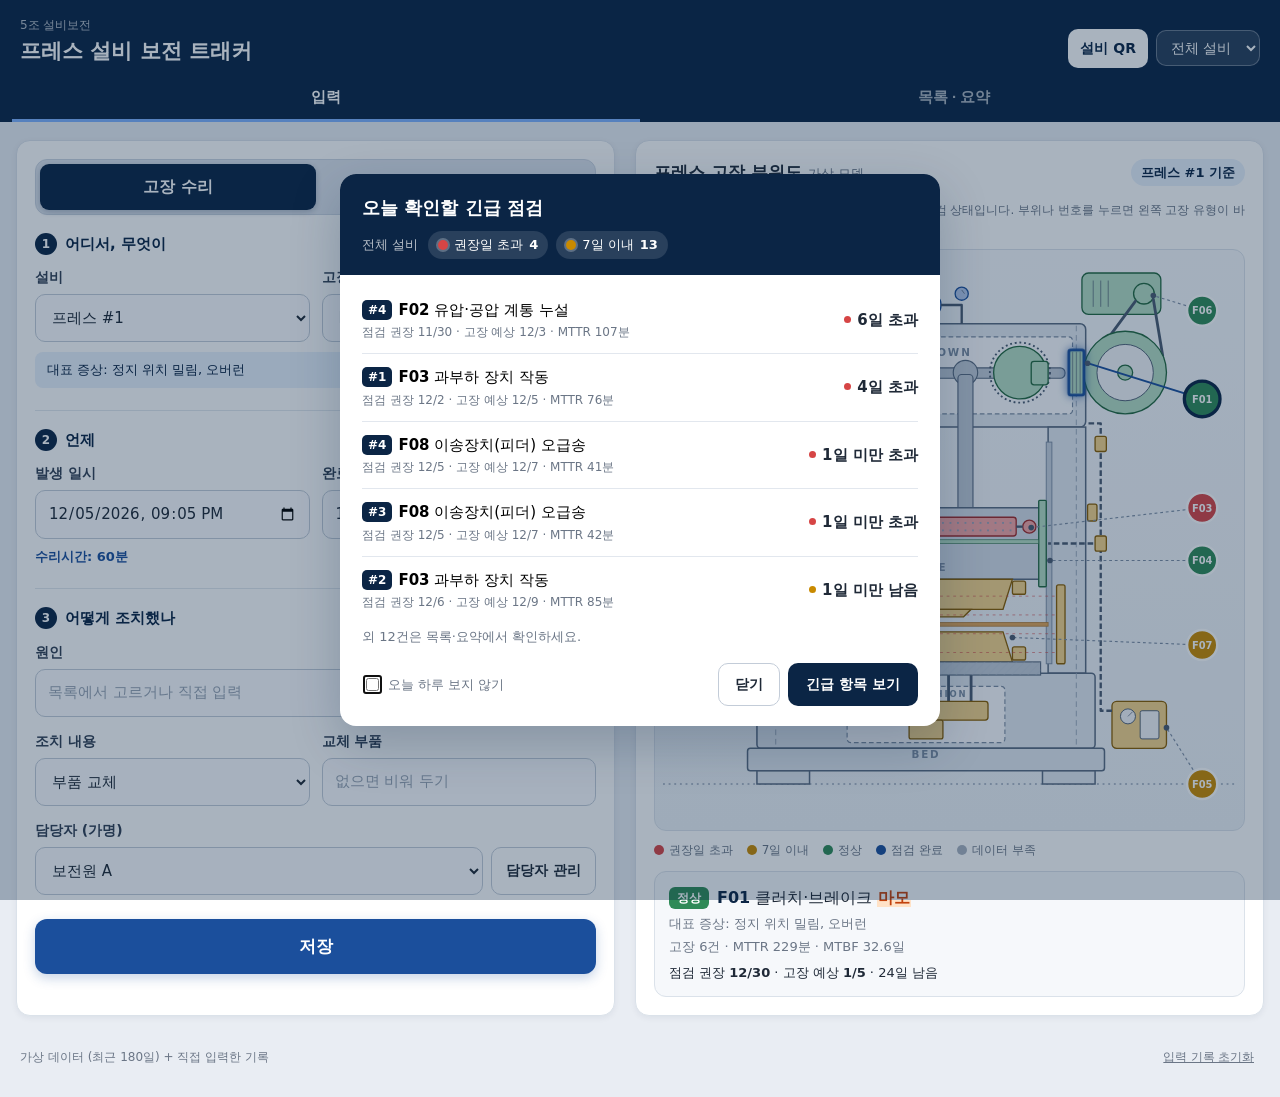
==== commit f4f7fcaf: "보전 트래커: 3D 프레스 모델(360° 회전), 도면/3D 전환, 알림 단순화 - 부위도에 Three.js 3D 프레스 모델 추가: 드래그 회전·확대, 작동 애니메이션, 부위 클" ====
--- a/press-tracker/index.html
+++ b/press-tracker/index.html
@@ -4,7 +4,15 @@
   <meta charset="UTF-8" />
   <meta name="viewport" content="width=device-width, initial-scale=1" />
   <title>5조 설비보전 · 프레스 설비 보전 트래커</title>
-  <link rel="stylesheet" href="style.css?v=9" />
+  <link rel="stylesheet" href="style.css?v=10" />
+  <script type="importmap">
+    {
+      "imports": {
+        "three": "https://cdn.jsdelivr.net/npm/three@0.160.0/build/three.module.js",
+        "three/addons/": "https://cdn.jsdelivr.net/npm/three@0.160.0/examples/jsm/"
+      }
+    }
+  </script>
 </head>
 <body>
   <header class="top">
@@ -93,8 +101,23 @@
           <h2 id="diagramTitle">프레스 고장 부위도 <span class="muted">가상 모델</span></h2>
           <span id="diagramEq" class="diagram-eq"></span>
         </div>
-        <p class="pane-tip">부위 색은 선택한 설비의 점검 상태입니다. 부위나 번호를 누르면 왼쪽 고장 유형이 바뀝니다.</p>
-        <div id="pressSvg" class="press-svg"></div>
+        <div class="view-bar">
+          <div class="view-toggle" role="tablist" aria-label="보기 방식">
+            <button type="button" role="tab" data-view="plan" class="on" aria-selected="true">도면</button>
+            <button type="button" role="tab" data-view="3d" aria-selected="false">3D</button>
+          </div>
+          <p id="viewTip" class="pane-tip">부위 색은 선택한 설비의 점검 상태입니다. 부위나 번호를 누르면 왼쪽 고장 유형이 바뀝니다.</p>
+        </div>
+        <div class="viewer">
+          <div id="pressSvg" class="press-svg"></div>
+          <div id="press3d" class="press-3d" hidden>
+            <div class="p3d-msg" id="p3dMsg">3D 모델을 불러오는 중…</div>
+            <div class="p3d-ctrl">
+              <button type="button" id="p3dRun" class="p3d-btn">작동 정지</button>
+              <button type="button" id="p3dReset" class="p3d-btn">시점 초기화</button>
+            </div>
+          </div>
+        </div>
         <div class="legend mini">
           <span><i class="dot over"></i>권장일 초과</span>
           <span><i class="dot soon"></i>7일 이내</span>
@@ -158,11 +181,8 @@
 
   <dialog id="alertDialog" class="alert-dialog" aria-labelledby="alertTitle">
     <div class="alert-top">
-      <div class="alert-icon" aria-hidden="true">!</div>
-      <div>
-        <h2 id="alertTitle">오늘 확인할 긴급 점검</h2>
-        <p id="alertSummary" class="alert-summary"></p>
-      </div>
+      <h2 id="alertTitle">오늘 확인할 긴급 점검</h2>
+      <p id="alertSummary" class="alert-summary"></p>
     </div>
     <ul id="alertList" class="alert-list"></ul>
     <p id="alertMore" class="hint"></p>
@@ -187,8 +207,8 @@
 
   <div id="toast" class="toast" role="status"></div>
 
-  <script src="data.js?v=9"></script>
-  <script src="press-diagram.js?v=9"></script>
-  <script src="app.js?v=9"></script>
+  <script src="data.js?v=10"></script>
+  <script src="press-diagram.js?v=10"></script>
+  <script src="app.js?v=11"></script>
 </body>
 </html>
--- a/press-tracker/style.css
+++ b/press-tracker/style.css
@@ -468,3 +468,59 @@
 .row { grid-template-columns: minmax(0, 1fr) minmax(0, 1fr); }
 .form input, .form select { min-width: 0; }
 @media (max-width: 640px) { .row { grid-template-columns: minmax(0, 1fr); } }
+
+/* ---------- 시작 알림: 심플 ---------- */
+.alert-dialog { border-radius: 16px; box-shadow: 0 18px 50px rgba(11,37,69,.22); }
+.alert-dialog::backdrop { background: rgba(11, 37, 69, .35); }
+.alert-top { display: block; background: #fff; border-bottom: 1px solid var(--line); padding: 20px 22px 16px; }
+.alert-top h2 { font-size: 18px; color: var(--navy); }
+.alert-summary { display: flex; flex-wrap: wrap; align-items: center; gap: 8px; margin-top: 10px; }
+.sum-eq { font-size: 13px; color: var(--muted); margin-right: 2px; }
+.sum-pill { display: inline-flex; align-items: center; gap: 6px; font-size: 13px; color: var(--text); background: #f3f5f8; border-radius: 999px; padding: 4px 10px; }
+.sum-pill b { font-weight: 800; }
+.alert-list li { font-size: 15px; }
+.alert-list .over .a-state, .alert-list .soon .a-state { color: var(--text); }
+.alert-list .over .a-state::before, .alert-list .soon .a-state::before { content: ""; display: inline-block; width: 7px; height: 7px; border-radius: 50%; margin-right: 6px; vertical-align: 2px; }
+.alert-list .over .a-state::before { background: var(--over); }
+.alert-list .soon .a-state::before { background: var(--soon); }
+.alert-list .dot { display: none; }
+.alert-list li { grid-template-columns: minmax(0, 1fr) auto; }
+.primary-sm { background: var(--navy); }
+/* 알림 머리: 남색 */
+.alert-top { background: var(--navy); border-bottom: 0; }
+.alert-top h2 { color: #fff; }
+.sum-eq { color: rgba(255,255,255,.7); }
+.sum-pill { background: rgba(255,255,255,.12); color: #fff; }
+.sum-pill .dot { box-shadow: 0 0 0 2px rgba(255,255,255,.25); }
+
+/* ---------- 입력창·부위도 높이 맞춤 + 도면/3D 전환 ---------- */
+.input-split { align-items: stretch; }
+.diagram { position: static; display: flex; flex-direction: column; }
+.view-bar { display: flex; align-items: center; gap: 12px; margin-bottom: 10px; }
+.view-bar .pane-tip { margin: 0; }
+.view-toggle { display: inline-flex; background: #dfe5ee; border: 1px solid #ccd5e1; border-radius: 10px; padding: 3px; flex: none; }
+.view-toggle button { border: 0; background: none; font: inherit; font-size: 14px; font-weight: 700; color: var(--muted); padding: 6px 16px; border-radius: 7px; cursor: pointer; }
+.view-toggle button.on { background: var(--navy); color: #fff; }
+.viewer { flex: 1; min-height: 460px; display: flex; flex-direction: column; }
+.viewer > .press-svg { flex: 1; display: flex; align-items: center; justify-content: center; }
+.viewer > .press-svg svg { max-height: 100%; }
+.press-3d { position: relative; flex: 1; min-height: 460px; border-radius: 12px; overflow: hidden; border: 1px solid #dbe2ea; background: radial-gradient(ellipse at 50% 35%, #ffffff 0%, #e9eef4 70%, #dfe5ec 100%); touch-action: none; }
+.press-3d > canvas { display: block; cursor: grab; }
+.press-3d > canvas:active { cursor: grabbing; }
+.p3d-labels { position: absolute; inset: 0; pointer-events: none; }
+.p3d-tag {
+  pointer-events: auto; cursor: pointer; border: 2px solid #fff; border-radius: 999px; padding: 2px 8px;
+  font: 800 11px system-ui, sans-serif; color: #fff; background: #8792a2; box-shadow: 0 2px 6px rgba(11,37,69,.3);
+}
+.p3d-tag.t-over { background: var(--over); }
+.p3d-tag.t-soon { background: var(--soon); }
+.p3d-tag.t-ok { background: var(--ok); }
+.p3d-tag.t-done { background: var(--done); }
+.p3d-tag.sel { border-color: var(--navy); transform: scale(1.2); box-shadow: 0 0 0 3px rgba(61,123,255,.45); }
+.p3d-msg { position: absolute; inset: 0; display: grid; place-items: center; color: var(--muted); font-size: 14px; text-align: center; padding: 20px; }
+.p3d-ctrl { position: absolute; right: 10px; bottom: 10px; display: flex; gap: 6px; z-index: 2; }
+.p3d-btn { background: rgba(255,255,255,.9); border: 1px solid #ccd5e1; border-radius: 8px; padding: 6px 10px; font: inherit; font-size: 12px; font-weight: 700; color: var(--navy); cursor: pointer; }
+@media (max-width: 1000px) {
+  .viewer, .press-3d { min-height: 380px; }
+  .view-bar { flex-wrap: wrap; }
+}
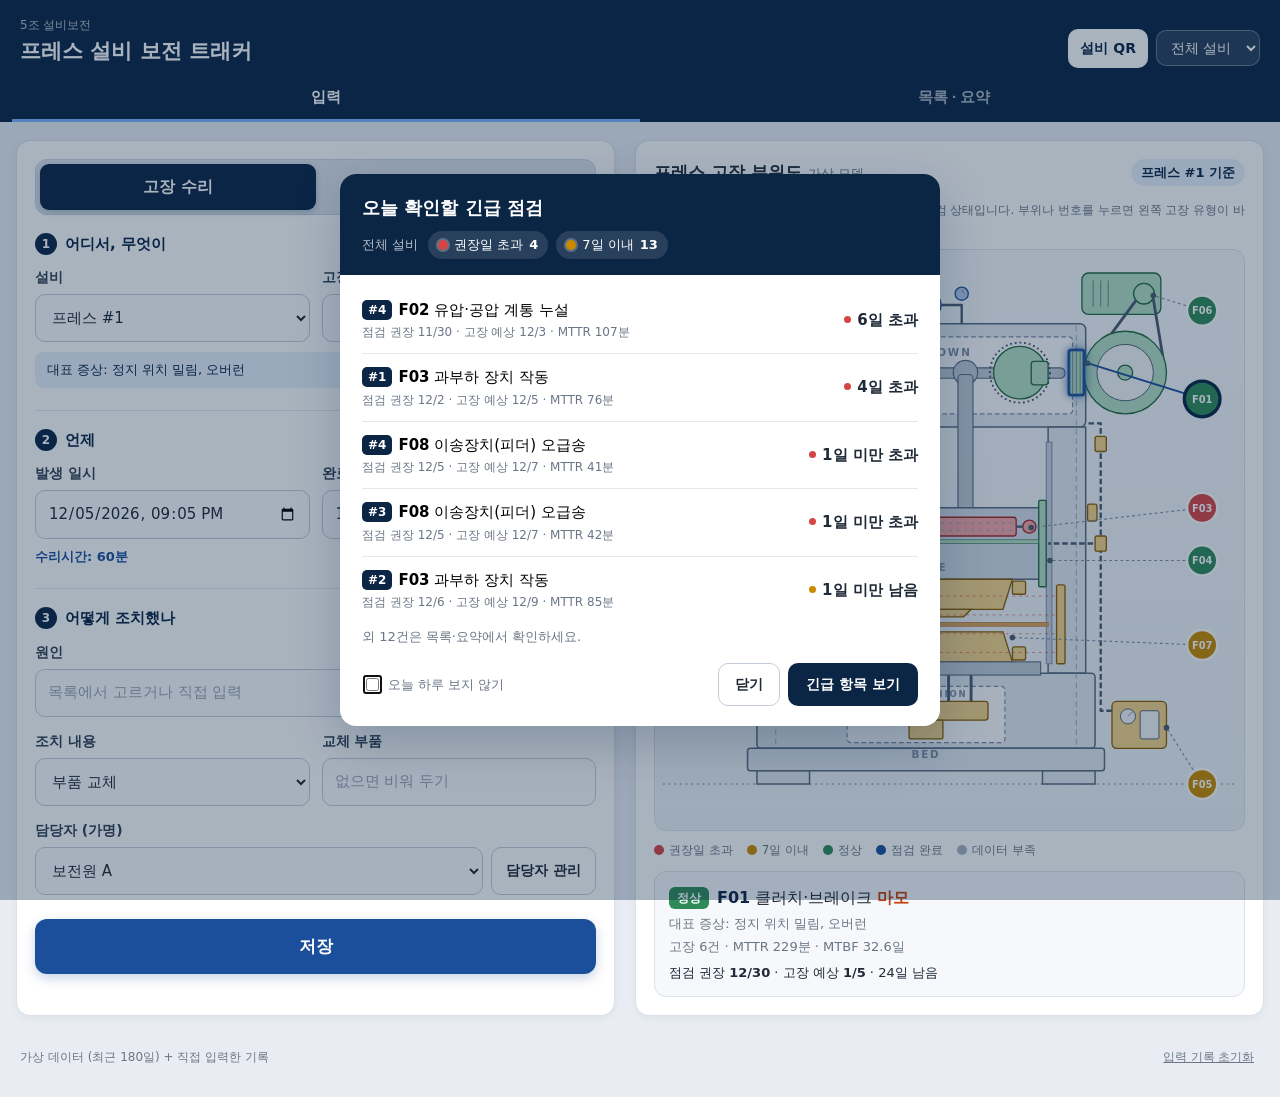
==== commit a040e924: "보전 트래커: 상태어 형광펜 하이라이트 제거 Co-Authored-By: Claude Opus 5.5 <noreply@anthropic.com>" ====
--- a/press-tracker/index.html
+++ b/press-tracker/index.html
@@ -4,7 +4,7 @@
   <meta charset="UTF-8" />
   <meta name="viewport" content="width=device-width, initial-scale=1" />
   <title>5조 설비보전 · 프레스 설비 보전 트래커</title>
-  <link rel="stylesheet" href="style.css?v=10" />
+  <link rel="stylesheet" href="style.css?v=11" />
   <script type="importmap">
     {
       "imports": {
--- a/press-tracker/style.css
+++ b/press-tracker/style.css
@@ -524,3 +524,5 @@
   .viewer, .press-3d { min-height: 380px; }
   .view-bar { flex-wrap: wrap; }
 }
+/* 상태어: 형광펜 하이라이트 없이 글자색·굵기만 */
+em.kw, .combo.over em.kw { background: none; padding: 0; }
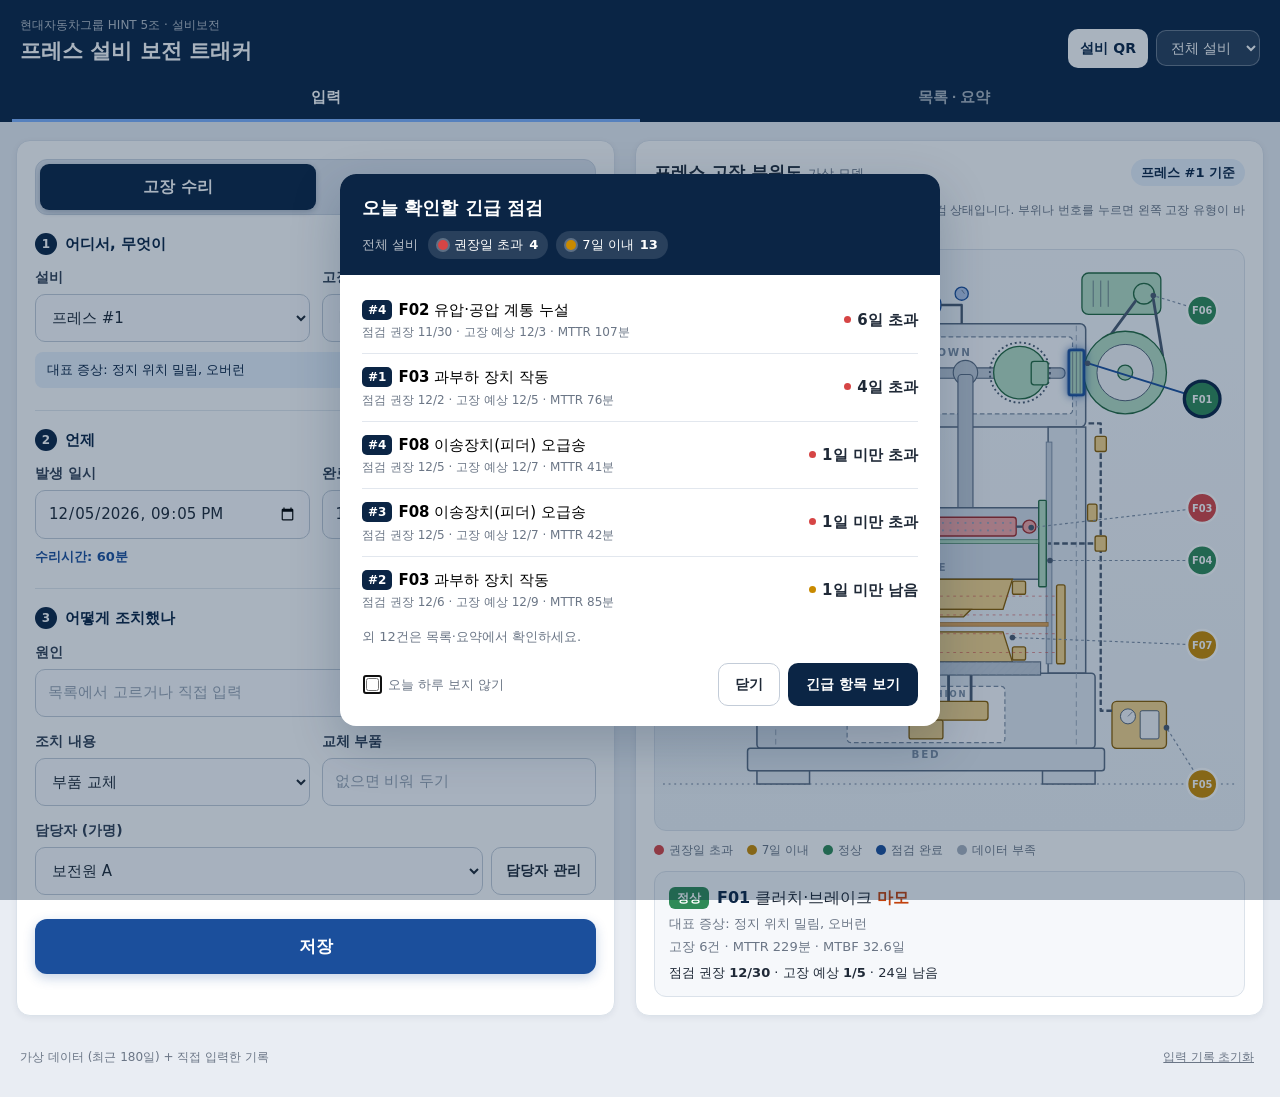
==== commit f90b0e75: "보전 트래커: 상단 제목에 현대자동차그룹 HINT 5조 표기 Co-Authored-By: Claude Opus 5.5 <noreply@anthropic.com>" ====
--- a/press-tracker/index.html
+++ b/press-tracker/index.html
@@ -3,8 +3,8 @@
 <head>
   <meta charset="UTF-8" />
   <meta name="viewport" content="width=device-width, initial-scale=1" />
-  <title>5조 설비보전 · 프레스 설비 보전 트래커</title>
-  <link rel="stylesheet" href="style.css?v=11" />
+  <title>현대자동차그룹 HINT 5조 · 프레스 설비 보전 트래커</title>
+  <link rel="stylesheet" href="style.css?v=12" />
   <script type="importmap">
     {
       "imports": {
@@ -18,7 +18,7 @@
   <header class="top">
     <div class="top-inner">
       <div>
-        <p class="eyebrow">5조 설비보전</p>
+        <p class="eyebrow">현대자동차그룹 HINT 5조 · 설비보전</p>
         <h1>프레스 설비 보전 트래커</h1>
       </div>
       <div class="top-actions">
--- a/press-tracker/style.css
+++ b/press-tracker/style.css
@@ -526,3 +526,18 @@
 }
 /* 상태어: 형광펜 하이라이트 없이 글자색·굵기만 */
 em.kw, .combo.over em.kw { background: none; padding: 0; }
+
+/* ---------- 현황 항목: 테두리 없이, 마우스 올리면 반응 ---------- */
+.combo, .combo.over, .combo.soon { border: 0; background: #f6f8fb; transition: background-color .15s, box-shadow .15s, transform .15s; }
+.combo.over { background: #fdf1f1; }
+.combo.soon { background: #fdf7e8; }
+.combo:hover { background: #e9eff7; box-shadow: 0 4px 12px rgba(11, 37, 69, .12); transform: translateY(-1px); }
+.combo.over:hover { background: #fbe2e2; }
+.combo.soon:hover { background: #faedcc; }
+.combo:active { transform: translateY(0); box-shadow: 0 1px 4px rgba(11, 37, 69, .12); }
+.combo:focus-visible { outline: 2px solid var(--blue); outline-offset: 1px; }
+.combo.selected { outline: 2px solid var(--blue); outline-offset: -2px; background: #e6eefb; box-shadow: 0 4px 12px rgba(27, 79, 156, .18); }
+
+/* 이력 줄도 마우스 올리면 살짝 강조 */
+.records .rec { border-radius: 8px; transition: background-color .15s; padding-left: 6px; padding-right: 6px; }
+.records .rec:hover { background: #f1f4f8; }
